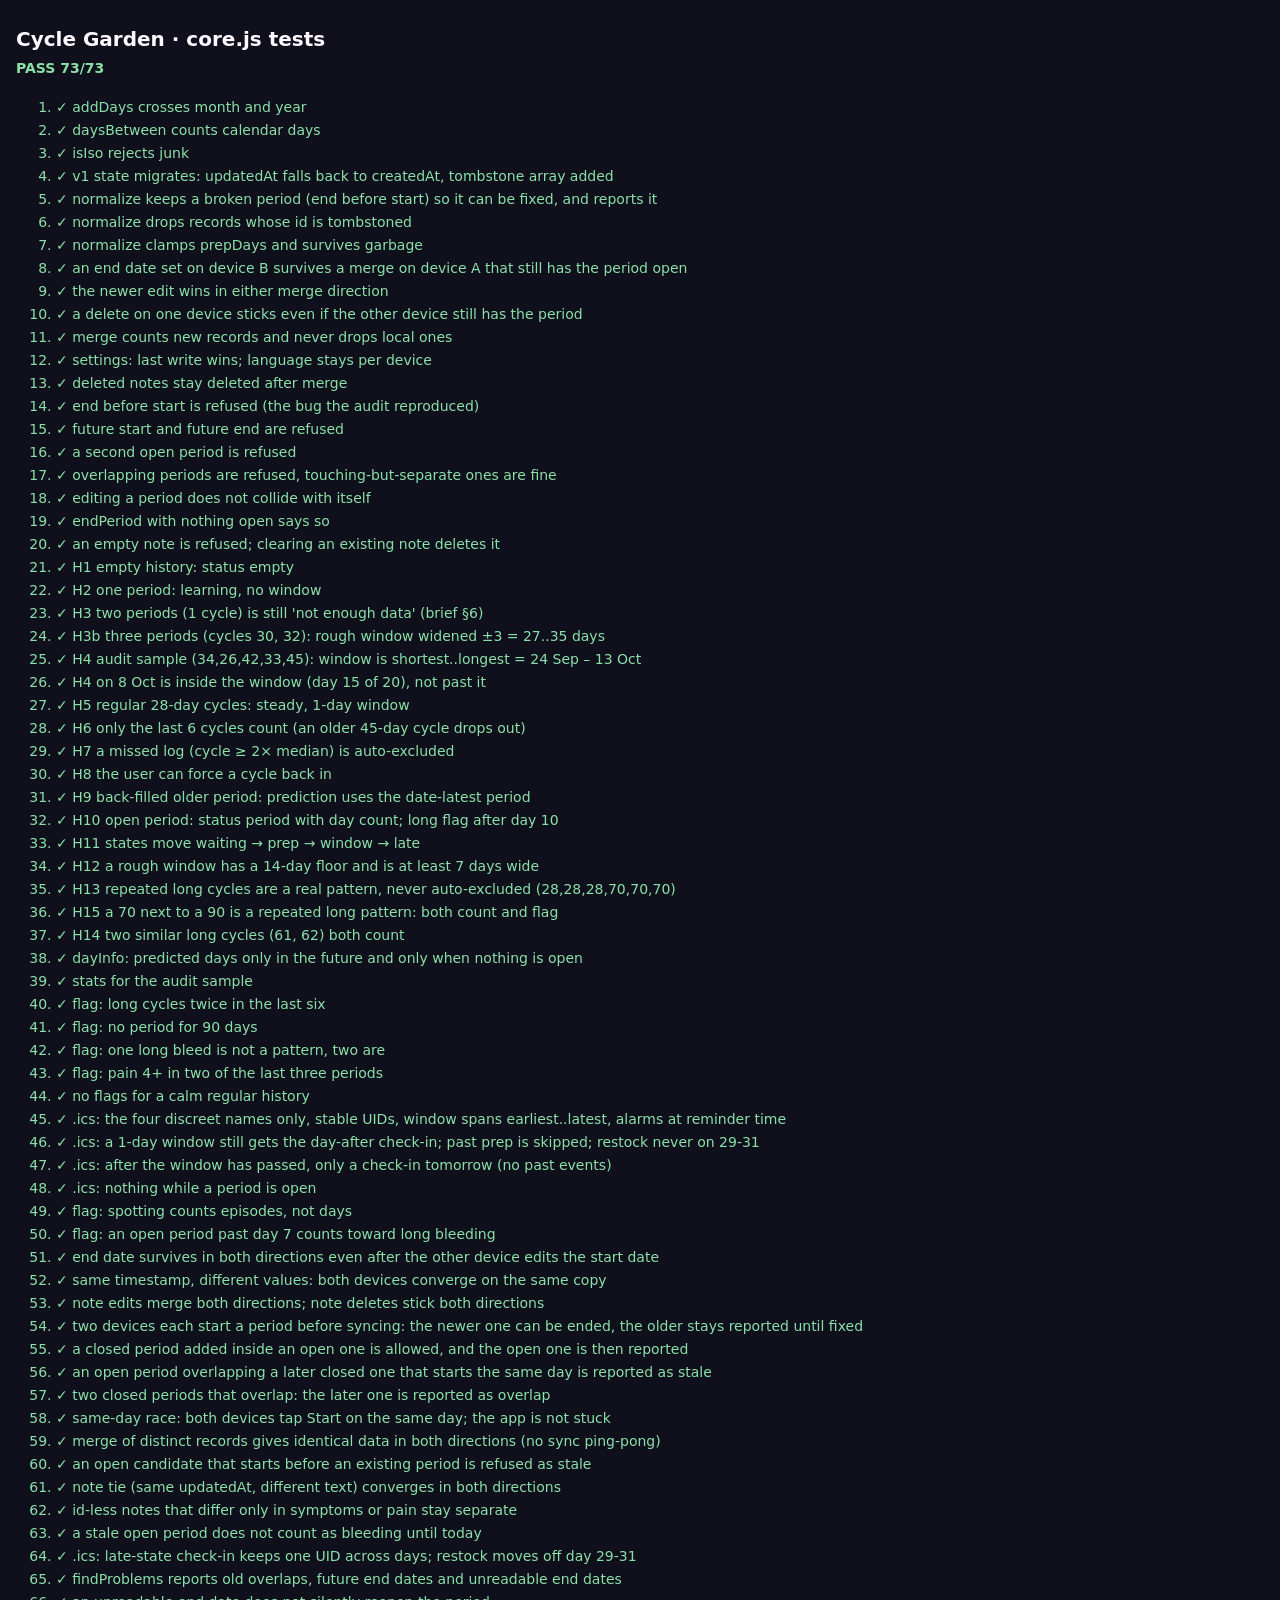
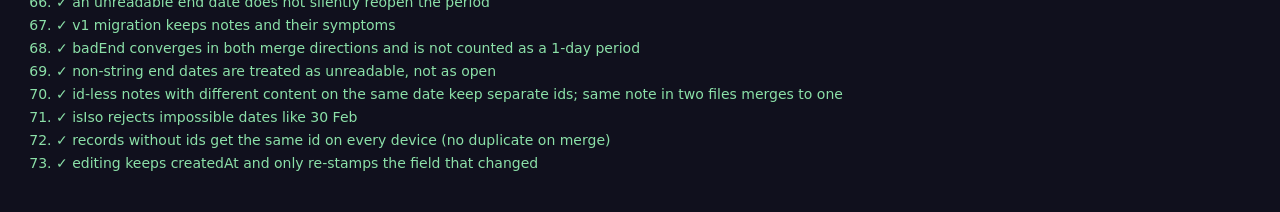
==== tests.html @ ae0d47ee "Rebuild on a tested core: per-field sync merge, range prediction, i18n, new Home core.js holds all d" ====
<!doctype html>
<html lang="en">
<head>
<meta charset="utf-8">
<meta name="viewport" content="width=device-width, initial-scale=1">
<title>Cycle Garden tests</title>
<style>
  body { margin: 0; padding: 24px 16px; background: #10101d; color: #fff8ff; font: 14px/1.5 ui-sans-serif, system-ui, "Segoe UI", sans-serif; }
  h1 { font-size: 20px; margin: 0 0 4px; }
  #summary { margin: 0 0 18px; font-weight: 600; }
  .pass { color: #8be0a8; } .fail { color: #ff9b9b; }
  li { margin: 2px 0; } code { font-family: ui-monospace, Consolas, monospace; font-size: 12px; color: rgba(255,248,255,.7); }
</style>
</head>
<body>
<h1>Cycle Garden · core.js tests</h1>
<p id="summary">Running…</p>
<ol id="results"></ol>
<script type="module">
import * as core from "./core.js";

const results = [];
const eq = (a, b) => JSON.stringify(a) === JSON.stringify(b);
function test(name, fn) {
  try {
    const detail = fn();
    results.push({ name, ok: detail === true || detail === undefined, detail: detail === true || detail === undefined ? "" : String(detail) });
  } catch (error) {
    results.push({ name, ok: false, detail: error.message });
  }
}
function expect(actual, expected) {
  if (!eq(actual, expected)) throw new Error(`expected ${JSON.stringify(expected)}, got ${JSON.stringify(actual)}`);
}

// Builds a state from [start, end] pairs. end "" = open period.
function history(pairs, extra = {}) {
  const s = core.emptyState();
  s.periods = pairs.map(([start, end], i) => ({ id: `p${i}`, startDate: start, endDate: end || "", cycleMode: "auto", createdAt: "2026-01-01T00:00:00Z", updatedAt: "2026-01-01T00:00:00Z" }));
  return { ...s, ...extra };
}
const sample = [["2026-03-02","2026-03-07"],["2026-04-05","2026-04-10"],["2026-05-01","2026-05-06"],["2026-06-12","2026-06-18"],["2026-07-15","2026-07-20"],["2026-08-29","2026-09-03"]];

// ---------- dates ----------
test("addDays crosses month and year", () => { expect(core.addDays("2026-12-30", 3), "2027-01-02"); });
test("daysBetween counts calendar days", () => { expect(core.daysBetween("2026-02-27", "2026-03-02"), 3); });
test("isIso rejects junk", () => { expect([core.isIso("2026-10-11"), core.isIso("11/10/2026"), core.isIso(""), core.isIso(null)], [true, false, false, false]); });

// ---------- normalize / migration ----------
test("v1 state migrates: updatedAt falls back to createdAt, tombstone array added", () => {
  const v1 = { language: "zh", periods: [{ id: "a", startDate: "2026-09-01", endDate: "", createdAt: "2026-09-01T01:00:00Z" }], notes: [], deletedNoteIds: [], settings: { prepDays: 5, reminderTime: "09:00" } };
  const s = core.normalize(v1);
  expect([s.schema, s.periods[0].updatedAt, s.deletedPeriodIds, s.periods[0].cycleMode], [2, "2026-09-01T01:00:00Z", [], "auto"]);
});
test("normalize keeps a broken period (end before start) so it can be fixed, and reports it", () => {
  const s = core.normalize({ periods: [{ id: "x", startDate: "2026-10-05", endDate: "2026-09-01" }] });
  expect([s.periods.length, core.findProblems(s, "2026-10-11")[0].code], [1, "err.endBeforeStart"]);
});
test("normalize drops records whose id is tombstoned", () => {
  const s = core.normalize({ periods: [{ id: "x", startDate: "2026-10-05" }], deletedPeriodIds: ["x"] });
  expect(s.periods.length, 0);
});
test("normalize clamps prepDays and survives garbage", () => {
  expect([core.normalize({ settings: { prepDays: 99 } }).settings.prepDays, core.normalize("nope").periods.length], [14, 0]);
});

// ---------- merge (the sync bug from the audit) ----------
test("an end date set on device B survives a merge on device A that still has the period open", () => {
  const a = history([["2026-10-01", ""]]);
  const b = history([["2026-10-01", "2026-10-06"]]);
  b.periods[0].updatedAt = "2026-10-06T08:00:00Z";
  const merged = core.mergeStates(a, b).state;
  expect(merged.periods[0].endDate, "2026-10-06");
});
test("the newer edit wins in either merge direction", () => {
  const older = history([["2026-10-01", "2026-10-05"]]);
  const newer = history([["2026-10-02", "2026-10-05"]]);
  newer.periods[0].updatedAt = "2026-10-08T00:00:00Z";
  expect([core.mergeStates(older, newer).state.periods[0].startDate, core.mergeStates(newer, older).state.periods[0].startDate], ["2026-10-02", "2026-10-02"]);
});
test("a delete on one device sticks even if the other device still has the period", () => {
  const a = core.deletePeriod(history([["2026-10-01", "2026-10-05"]]), "p0");
  const b = history([["2026-10-01", "2026-10-05"]]);
  expect([core.mergeStates(a, b).state.periods.length, core.mergeStates(b, a).state.periods.length], [0, 0]);
});
test("merge counts new records and never drops local ones", () => {
  const a = history([["2026-09-01", "2026-09-05"]]);
  const b = history([["2026-10-01", "2026-10-05"]]);
  b.periods[0].id = "other";
  const { state, added } = core.mergeStates(a, b);
  expect([state.periods.length, added.periods], [2, 1]);
});
test("settings: last write wins; language stays per device", () => {
  const a = { ...core.emptyState(), language: "en", settings: { prepDays: 3, reminderTime: "09:00", updatedAt: "2026-10-01T00:00:00Z" } };
  const b = { ...core.emptyState(), language: "zh", settings: { prepDays: 7, reminderTime: "20:00", updatedAt: "2026-10-02T00:00:00Z" } };
  const s = core.mergeStates(a, b).state;
  expect([s.settings.prepDays, s.language], [7, "en"]);
});
test("deleted notes stay deleted after merge", () => {
  let a = core.emptyState();
  a = core.saveNote(a, { id: "n1", date: "2026-10-01", note: "hi" }).state;
  const b = core.deleteNote(a, "n1");
  expect(core.mergeStates(a, b).state.notes.length, 0);
});

// ---------- validation ----------
test("end before start is refused (the bug the audit reproduced)", () => {
  const s = history([["2026-10-05", ""]]);
  expect(core.validatePeriod(s.periods, { ...s.periods[0], endDate: "2026-09-01" }, "2026-10-11"), "err.endBeforeStart");
});
test("future start and future end are refused", () => {
  expect([core.validatePeriod([], { id: "n", startDate: "2026-10-12", endDate: "" }, "2026-10-11"),
          core.validatePeriod([], { id: "n", startDate: "2026-10-10", endDate: "2026-10-12" }, "2026-10-11")], ["err.startFuture", "err.endFuture"]);
});
test("a second open period is refused", () => {
  const s = history([["2026-10-01", ""]]);
  expect(core.validatePeriod(s.periods, { id: "n", startDate: "2026-10-09", endDate: "" }, "2026-10-11"), "err.openExists");
});
test("overlapping periods are refused, touching-but-separate ones are fine", () => {
  const s = history([["2026-09-01", "2026-09-05"]]);
  expect([core.validatePeriod(s.periods, { id: "n", startDate: "2026-09-04", endDate: "2026-09-08" }, "2026-10-11"),
          core.validatePeriod(s.periods, { id: "n", startDate: "2026-09-06", endDate: "2026-09-08" }, "2026-10-11")], ["err.overlap", null]);
});
test("editing a period does not collide with itself", () => {
  const s = history([["2026-09-01", "2026-09-05"]]);
  expect(core.validatePeriod(s.periods, { ...s.periods[0], endDate: "2026-09-06" }, "2026-10-11"), null);
});
test("endPeriod with nothing open says so", () => {
  expect(core.endPeriod(history([["2026-09-01", "2026-09-05"]]), "2026-09-07").error, "err.noOpen");
});
test("an empty note is refused; clearing an existing note deletes it", () => {
  let s = core.emptyState();
  const first = core.saveNote(s, { date: "2026-10-01", note: "" });
  s = core.saveNote(s, { id: "n1", date: "2026-10-01", pain: 3 }).state;
  const cleared = core.saveNote(s, { id: "n1", date: "2026-10-01", pain: null });
  expect([first.error, cleared.deleted, cleared.state.notes.length, cleared.state.deletedNoteIds], ["err.noteEmpty", true, 0, ["n1"]]);
});

// ---------- prediction (12 sample histories) ----------
test("H1 empty history: status empty", () => { expect(core.getStatus(core.emptyState(), "2026-10-11").kind, "empty"); });
test("H2 one period: learning, no window", () => {
  const s = core.getStatus(history([["2026-10-01", "2026-10-05"]]), "2026-10-11");
  expect([s.kind, s.cycleDay], ["learning", 11]);
});
test("H3 two periods (1 cycle) is still 'not enough data' (brief §6)", () => {
  expect(core.predict(history([["2026-08-01", "2026-08-05"], ["2026-08-31", "2026-09-04"]])).level, "none");
});
test("H3b three periods (cycles 30, 32): rough window widened ±3 = 27..35 days", () => {
  const p = core.predict(history([["2026-07-02", "2026-07-06"], ["2026-08-01", "2026-08-05"], ["2026-09-02", "2026-09-06"]]));
  expect([p.level, p.earliest, p.latest], ["rough", "2026-09-29", "2026-10-07"]);
});
test("H4 audit sample (34,26,42,33,45): window is shortest..longest = 24 Sep – 13 Oct", () => {
  const p = core.predict(history(sample));
  expect([p.level, p.min, p.max, p.earliest, p.latest, p.steady], ["recent", 26, 45, "2026-09-24", "2026-10-13", false]);
});
test("H4 on 8 Oct is inside the window (day 15 of 20), not past it", () => {
  const s = core.getStatus(history(sample), "2026-10-08");
  expect([s.kind, s.windowDay, s.windowLength], ["window", 15, 20]);
});
test("H5 regular 28-day cycles: steady, 1-day window", () => {
  const p = core.predict(history([["2026-05-01","2026-05-05"],["2026-05-29","2026-06-02"],["2026-06-26","2026-06-30"],["2026-07-24","2026-07-28"]]));
  expect([p.steady, p.earliest, p.latest], [true, "2026-08-21", "2026-08-21"]);
});
test("H6 only the last 6 cycles count (an older 45-day cycle drops out)", () => {
  const starts = ["2025-01-01", "2025-02-15"]; // 45 days: not a missed log (< 2x 30), so only slice(-6) removes it
  for (let i = 0; i < 6; i += 1) starts.push(core.addDays(starts.at(-1), 30));
  const s = history(starts.map((a) => [a, core.addDays(a, 4)]));
  const p = core.predict(s);
  expect([core.getCycles(s)[0].length, core.getCycles(s)[0].counted, p.count, p.min, p.max], [45, true, 6, 30, 30]);
});
test("H7 a missed log (cycle ≥ 2× median) is auto-excluded", () => {
  const s = history([["2026-01-01","2026-01-05"],["2026-01-29","2026-02-02"],["2026-02-26","2026-03-02"],["2026-03-26","2026-03-30"],["2026-05-21","2026-05-25"]]);
  const cycles = core.getCycles(s);
  expect([cycles.at(-1).length, cycles.at(-1).counted, cycles.at(-1).autoExcluded, core.predict(s).max], [56, false, true, 28]);
});
test("H8 the user can force a cycle back in", () => {
  const s = history([["2026-01-01","2026-01-05"],["2026-01-29","2026-02-02"],["2026-02-26","2026-03-02"],["2026-03-26","2026-03-30"],["2026-05-21","2026-05-25"]]);
  s.periods[3].cycleMode = "include"; // the period that starts the 56-day cycle
  expect(core.predict(s).max, 56);
});
test("H9 back-filled older period: prediction uses the date-latest period", () => {
  const s = history([["2026-08-01","2026-08-05"],["2026-08-31","2026-09-04"],["2026-07-02","2026-07-06"]]);
  expect(core.predict(s).last.startDate, "2026-08-31");
});
test("H10 open period: status period with day count; long flag after day 10", () => {
  const s = history([["2026-09-01","2026-09-05"],["2026-10-01",""]]);
  const a = core.getStatus(s, "2026-10-03");
  const b = core.getStatus(s, "2026-10-12");
  expect([a.kind, a.day, a.long, b.long], ["period", 3, false, true]);
});
test("H11 states move waiting → prep → window → late", () => {
  const s = history([["2026-05-01","2026-05-05"],["2026-05-29","2026-06-02"],["2026-06-26","2026-06-30"],["2026-07-24","2026-07-28"]]);
  // window 2026-08-21 only, prepDays 5 → prep from 08-16
  expect(["2026-08-10","2026-08-15","2026-08-16","2026-08-17","2026-08-20","2026-08-21","2026-08-22","2026-08-25"].map((d) => core.getStatus(s, d).kind),
         ["waiting","waiting","prep","prep","prep","window","late","late"]);
  expect(core.getStatus(s, "2026-08-25").daysLate, 4);
});
test("H12 a rough window has a 14-day floor and is at least 7 days wide", () => {
  const p = core.predict(history([["2026-08-22","2026-08-24"],["2026-09-01","2026-09-03"],["2026-09-11","2026-09-13"]]));
  expect([core.daysBetween("2026-09-11", p.earliest), core.daysBetween(p.earliest, p.latest) + 1], [14, 7]);
});
test("H13 repeated long cycles are a real pattern, never auto-excluded (28,28,28,70,70,70)", () => {
  const starts = ["2026-01-01"];
  [28, 28, 28, 70, 70, 70].forEach((n) => starts.push(core.addDays(starts.at(-1), n)));
  const s = history(starts.map((a) => [a, core.addDays(a, 4)]));
  const p = core.predict(s);
  expect([core.getCycles(s).every((c) => c.counted), p.min, p.max, core.healthFlags(s, starts.at(-1)).includes("flag.long")], [true, 28, 70, true]);
});
test("H15 a 70 next to a 90 is a repeated long pattern: both count and flag", () => {
  const starts = ["2026-01-01"];
  [28, 28, 28, 70, 28, 28, 90].forEach((n) => starts.push(core.addDays(starts.at(-1), n)));
  const s = history(starts.map((a) => [a, core.addDays(a, 4)]));
  expect([core.getCycles(s).every((c) => c.counted), core.healthFlags(s, starts.at(-1)).includes("flag.long")], [true, true]);
});
test("H14 two similar long cycles (61, 62) both count", () => {
  const starts = ["2026-01-01"];
  [30, 30, 30, 30, 61, 62].forEach((n) => starts.push(core.addDays(starts.at(-1), n)));
  expect(core.predict(history(starts.map((a) => [a, core.addDays(a, 4)]))).max, 62);
});

// ---------- day classification ----------
test("dayInfo: predicted days only in the future and only when nothing is open", () => {
  const s = history(sample);
  const p = core.predict(s);
  expect([core.dayInfo(s, "2026-10-10", "2026-10-08", p).predicted, core.dayInfo(s, "2026-10-01", "2026-10-08", p).predicted, core.dayInfo(s, "2026-09-01", "2026-10-08", p).period], [true, false, true]);
});

// ---------- insights and flags ----------
test("stats for the audit sample", () => {
  expect(core.getStats(history(sample)), { cycleCount: 5, shortest: 26, longest: 45, average: 36, periodAverage: 6 });
});
test("flag: long cycles twice in the last six", () => { expect(core.healthFlags(history(sample), "2026-10-08").includes("flag.long"), true); });
test("flag: no period for 90 days", () => { expect(core.healthFlags(history([["2026-06-01","2026-06-05"]]), "2026-09-01").includes("flag.absent"), true); });
test("flag: one long bleed is not a pattern, two are", () => {
  const one = history([["2026-07-01","2026-07-05"],["2026-08-01","2026-08-10"],["2026-09-01","2026-09-05"]]);
  const two = history([["2026-07-01","2026-07-10"],["2026-08-01","2026-08-10"],["2026-09-01","2026-09-05"]]);
  expect([core.healthFlags(one, "2026-09-10").includes("flag.longBleed"), core.healthFlags(two, "2026-09-10").includes("flag.longBleed")], [false, true]);
});
test("flag: pain 4+ in two of the last three periods", () => {
  let s = history([["2026-07-01","2026-07-05"],["2026-08-01","2026-08-05"],["2026-09-01","2026-09-05"]]);
  s = core.saveNote(s, { date: "2026-08-02", pain: 4 }).state;
  s = core.saveNote(s, { date: "2026-09-02", pain: 5 }).state;
  expect(core.healthFlags(s, "2026-09-10").includes("flag.pain"), true);
});
test("no flags for a calm regular history", () => {
  const s = history([["2026-05-01","2026-05-05"],["2026-05-29","2026-06-02"],["2026-06-26","2026-06-30"],["2026-07-24","2026-07-28"]]);
  expect(core.healthFlags(s, "2026-08-01"), []);
});

// ---------- .ics ----------
test(".ics: the four discreet names only, stable UIDs, window spans earliest..latest, alarms at reminder time", () => {
  const ics = core.buildIcs(history(sample), new Date("2026-09-05T00:00:00Z"), "2026-09-05");
  const titles = [...new Set([...ics.matchAll(/SUMMARY:(.*)/g)].map((m) => m[1]))].sort();
  expect([titles, ics.includes("UID:window-20260924@cycle-garden"), ics.includes("DTEND;VALUE=DATE:20261014"),
          ics.includes("DTSTART;VALUE=DATE:20260919"), ics.includes("FREQ=DAILY;INTERVAL=2;UNTIL=20261013"), ics.includes("TRIGGER;RELATED=START:PT9H0M"),
          ics.includes("UID:checkin-after-20260924@cycle-garden"), ics.endsWith("END:VCALENDAR\r\n")],
         [["Body check-in", "Personal prep", "Personal window", "Restock essentials"], true, true, true, true, true, true, true]);
});
test(".ics: a 1-day window still gets the day-after check-in; past prep is skipped; restock never on 29-31", () => {
  const regular = history([["2026-05-01","2026-05-05"],["2026-05-29","2026-06-02"],["2026-06-26","2026-06-30"],["2026-07-24","2026-07-28"]]);
  const ics = core.buildIcs(regular, new Date(), "2026-08-18");
  const restockDay = Number(ics.match(/UID:restock@cycle-garden\r\nDTSTAMP:\S+\r\nDTSTART;VALUE=DATE:(\d{8})/)[1].slice(6));
  expect([ics.includes("UID:checkin-after-20260821@cycle-garden\r\nDTSTAMP"), ics.includes("DTSTART;VALUE=DATE:20260822"), ics.includes("Personal prep"), restockDay <= 28],
         [true, true, false, true]);
});
test(".ics: after the window has passed, only a check-in tomorrow (no past events)", () => {
  const ics = core.buildIcs(history(sample), new Date(), "2026-10-20");
  expect([ics.includes("Personal window"), ics.includes("DTSTART;VALUE=DATE:20261021")], [false, true]);
});
test(".ics: nothing while a period is open", () => {
  expect(core.buildIcs(history([["2026-09-01","2026-09-05"],["2026-10-01",""]])).includes("VEVENT"), false);
});
test("flag: spotting counts episodes, not days", () => {
  let s = history([["2026-07-01","2026-07-05"],["2026-08-01","2026-08-05"],["2026-09-01","2026-09-05"]]);
  s = core.saveNote(s, { date: "2026-07-15", flow: "spotting" }).state;
  s = core.saveNote(s, { date: "2026-07-16", flow: "spotting" }).state;
  const one = core.healthFlags(s, "2026-09-10").includes("flag.spotting");
  s = core.saveNote(s, { date: "2026-08-18", flow: "spotting" }).state;
  expect([one, core.healthFlags(s, "2026-09-10").includes("flag.spotting")], [false, true]);
});
test("flag: an open period past day 7 counts toward long bleeding", () => {
  const s = history([["2026-07-01","2026-07-10"],["2026-08-01","2026-08-05"],["2026-09-01",""]]);
  expect(core.healthFlags(s, "2026-09-15").includes("flag.longBleed"), true);
});

// ---------- T1 audit follow-ups ----------
test("end date survives in both directions even after the other device edits the start date", () => {
  const a = core.normalize(history([["2026-10-01", ""]]));
  const b = core.endPeriod(a, "2026-10-06", "2026-10-06T08:00:00Z").state;
  const a2 = core.savePeriod(a, { ...a.periods[0], startDate: "2026-09-30" }, "2026-10-07T08:00:00Z").state;
  const ab = core.mergeStates(a2, b).state.periods[0];
  const ba = core.mergeStates(b, a2).state.periods[0];
  expect([ab.startDate, ab.endDate, ba.startDate, ba.endDate], ["2026-09-30", "2026-10-06", "2026-09-30", "2026-10-06"]);
});
test("same timestamp, different values: both devices converge on the same copy", () => {
  const a = core.normalize(history([["2026-10-01", ""]]));
  const b = core.normalize(history([["2026-10-01", "2026-10-05"]]));
  const ab = core.mergeStates(a, b).state; const ba = core.mergeStates(b, a).state;
  expect([ab.periods[0].endDate, ba.periods[0].endDate], ["2026-10-05", "2026-10-05"]);
});
test("note edits merge both directions; note deletes stick both directions", () => {
  const a = core.saveNote(core.emptyState(), { id: "n1", date: "2026-10-01", note: "old" }, "2026-10-01T00:00:00Z").state;
  const b = core.saveNote(a, { id: "n1", date: "2026-10-01", note: "new" }, "2026-10-02T00:00:00Z").state;
  const del = core.deleteNote(a, "n1");
  expect([core.mergeStates(a, b).state.notes[0].note, core.mergeStates(b, a).state.notes[0].note, core.mergeStates(b, del).state.notes.length, core.mergeStates(del, b).state.notes.length], ["new", "new", 0, 0]);
});
test("two devices each start a period before syncing: the newer one can be ended, the older stays reported until fixed", () => {
  const s = core.normalize(history([["2026-09-28", ""], ["2026-10-02", ""]]));
  const ended = core.endPeriod(s, "2026-10-06");
  const after = ended.state;
  const fixed = core.savePeriod(after, { ...after.periods.find((p) => p.id === "p0"), endDate: "2026-10-01" }).state;
  expect([ended.error, core.findProblems(s, "2026-10-08").map((p) => p.code), core.findProblems(after, "2026-10-11").map((p) => [p.id, p.code]),
          core.openPeriod(after), core.getStatus(after, "2026-10-11").kind === "period", core.startPeriod(after, "2026-10-10").error, core.findProblems(fixed, "2026-10-11")],
         [null, ["err.staleOpen"], [["p0", "err.staleOpen"]], null, false, null, []]);
});
test("a closed period added inside an open one is allowed, and the open one is then reported", () => {
  const s = core.normalize(history([["2026-10-01", ""]]));
  const r = core.savePeriod(s, { startDate: "2026-10-04", endDate: "2026-10-06" });
  expect([r.error, core.findProblems(r.state, "2026-10-11").map((p) => [p.id, p.code])], [null, [["p0", "err.staleOpen"]]]);
});
test("an open period overlapping a later closed one that starts the same day is reported as stale", () => {
  const s = core.normalize({ periods: [{ id: "a", startDate: "2026-10-04", endDate: "" }, { id: "b", startDate: "2026-10-04", endDate: "2026-10-06" }] });
  expect(core.findProblems(s, "2026-10-11").map((p) => [p.id, p.code]), [["a", "err.staleOpen"]]);
});
test("two closed periods that overlap: the later one is reported as overlap", () => {
  const s = core.normalize({ periods: [{ id: "a", startDate: "2026-10-01", endDate: "2026-10-05" }, { id: "b", startDate: "2026-10-03", endDate: "2026-10-07" }] });
  expect(core.findProblems(s, "2026-10-11").map((p) => [p.id, p.code]), [["b", "err.overlap"]]);
});
test("same-day race: both devices tap Start on the same day; the app is not stuck", () => {
  const s = core.normalize({ periods: [{ id: "bbb", startDate: "2026-10-02", endDate: "" }, { id: "aaa", startDate: "2026-10-02", endDate: "" }] });
  const reversed = core.normalize({ periods: [...s.periods].reverse() });
  const ended = core.endPeriod(s, "2026-10-06");
  expect([core.openPeriod(s).id, core.openPeriod(reversed).id, ended.error, core.getStatus(ended.state, "2026-10-11").kind === "period",
          core.findProblems(ended.state, "2026-10-11").map((p) => [p.id, p.code])],
         ["bbb", "bbb", null, false, [["aaa", "err.staleOpen"]]]);
});
test("merge of distinct records gives identical data in both directions (no sync ping-pong)", () => {
  const a = core.normalize({ periods: [{ id: "x", startDate: "2026-08-01", endDate: "2026-08-05" }], notes: [{ id: "m", date: "2026-08-02", note: "a" }], deletedPeriodIds: ["q"], deletedNoteIds: ["z"] });
  const b = core.normalize({ periods: [{ id: "y", startDate: "2026-09-01", endDate: "2026-09-05" }], notes: [{ id: "n", date: "2026-09-02", note: "b" }], deletedPeriodIds: ["p"], deletedNoteIds: ["w"] });
  const ab = core.mergeStates(a, b).state; const ba = core.mergeStates(b, a).state;
  expect([core.sameData(ab, ba), core.sameData(core.mergeStates(ab, ba).state, ab), ab.periods.map((x) => x.id), ab.deletedPeriodIds], [true, true, ["x", "y"], ["p", "q"]]);
});
test("an open candidate that starts before an existing period is refused as stale", () => {
  const s = history([["2026-09-01", "2026-09-05"]]);
  expect(core.validatePeriod(s.periods, { id: "n", startDate: "2026-08-20", endDate: "" }, "2026-10-11"), "err.staleOpen");
});
test("note tie (same updatedAt, different text) converges in both directions", () => {
  const a = core.normalize({ notes: [{ id: "n", date: "2026-09-02", note: "aaa", updatedAt: "2026-09-02T00:00:00Z" }] });
  const b = core.normalize({ notes: [{ id: "n", date: "2026-09-02", note: "bbb", updatedAt: "2026-09-02T00:00:00Z" }] });
  expect(core.sameData(core.mergeStates(a, b).state, core.mergeStates(b, a).state), true);
});
test("id-less notes that differ only in symptoms or pain stay separate", () => {
  const a = { notes: [{ date: "2026-09-02", symptoms: ["cramps"] }] };
  const b = { notes: [{ date: "2026-09-02", symptoms: ["tired"] }, { date: "2026-09-02", pain: 3 }] };
  expect(core.mergeStates(a, b).state.notes.length, 3);
});
test("a stale open period does not count as bleeding until today", () => {
  const s = history([["2026-07-01","2026-07-10"],["2026-08-01",""],["2026-08-29","2026-09-02"]]);
  expect(core.healthFlags(s, "2026-10-11").includes("flag.longBleed"), false);
});
test(".ics: late-state check-in keeps one UID across days; restock moves off day 29-31", () => {
  const s = history(sample);
  const a = core.buildIcs(s, new Date(), "2026-10-20"); const b = core.buildIcs(s, new Date(), "2026-10-25");
  const uid = (ics) => ics.match(/UID:(checkin-after-[^@]+)@/)[1];
  // earliest 24 Sep, prepDays 5 → restock would be 17 Sep; with prepDays 1 it is 21 Sep; force day 30 via a custom earliest
  const late = history([["2026-07-01","2026-07-05"],["2026-08-02","2026-08-06"],["2026-09-03","2026-09-07"],["2026-10-05","2026-10-09"]]);
  late.settings.prepDays = 3; // earliest = 2026-11-06 → restock 2026-11-01 (fine) ; try prepDays 6 → 2026-10-29 → clamp 28
  late.settings.prepDays = 6;
  const restock = core.buildIcs(late, new Date(), "2026-10-10").match(/UID:restock@cycle-garden\r\nDTSTAMP:\S+\r\nDTSTART;VALUE=DATE:(\d{8})/)[1];
  expect([uid(a) === uid(b), restock], [true, "20261028"]);
});
test("findProblems reports old overlaps, future end dates and unreadable end dates", () => {
  const s = core.normalize({ periods: [
    { id: "a", startDate: "2026-09-01", endDate: "2026-09-06" },
    { id: "b", startDate: "2026-09-04", endDate: "2026-09-08" },
    { id: "c", startDate: "2026-10-01", endDate: "2026-10-20" },
    { id: "d", startDate: "2026-08-01", endDate: "soon" } ] });
  expect(core.findProblems(s, "2026-10-11").map((p) => [p.id, p.code]).sort(), [["b", "err.overlap"], ["c", "err.endFuture"], ["d", "err.endInvalid"]]);
});
test("an unreadable end date does not silently reopen the period", () => {
  const s = core.normalize({ periods: [{ id: "d", startDate: "2026-08-01", endDate: "soon" }] });
  expect([s.periods[0].endDate, core.openPeriod(s)], ["2026-08-01", null]);
});
test("v1 migration keeps notes and their symptoms", () => {
  const s = core.normalize({ periods: [], notes: [{ id: "n", date: "2026-09-02", symptoms: ["cramps"], note: "ok", createdAt: "x", updatedAt: "x" }] });
  expect([s.notes.length, s.notes[0].symptoms, s.notes[0].flow, s.notes[0].pain], [1, ["cramps"], "", null]);
});
test("badEnd converges in both merge directions and is not counted as a 1-day period", () => {
  const bad = core.normalize({ periods: [{ id: "x", startDate: "2026-08-01", endDate: "soon" }] });
  const good = core.normalize({ periods: [{ id: "x", startDate: "2026-08-01", endDate: "2026-08-01" }] });
  expect([core.sameData(core.mergeStates(good, bad).state, core.mergeStates(bad, good).state), core.getStats(bad).periodAverage], [true, null]);
});
test("non-string end dates are treated as unreadable, not as open", () => {
  const s = core.normalize({ periods: [{ id: "x", startDate: "2026-08-01", endDate: 20261005 }] });
  expect([s.periods[0].badEnd, core.openPeriod(s)], [true, null]);
});
test("id-less notes with different content on the same date keep separate ids; same note in two files merges to one", () => {
  const a = { notes: [{ date: "2026-09-02", note: "from A" }] };
  const b = { notes: [{ date: "2026-09-02", note: "from B" }] };
  const b2 = { notes: [{ date: "2026-09-01", note: "other" }, { date: "2026-09-02", note: "from A" }] };
  expect([core.mergeStates(a, b).state.notes.length, core.mergeStates(a, b2).state.notes.length], [2, 2]);
});
test("isIso rejects impossible dates like 30 Feb", () => { expect([core.isIso("2026-02-30"), core.isIso("2026-04-31"), core.isIso("2024-02-29")], [false, false, true]); });
test("records without ids get the same id on every device (no duplicate on merge)", () => {
  const raw = { periods: [{ startDate: "2026-09-01", endDate: "2026-09-05" }], notes: [{ date: "2026-09-02", note: "x" }] };
  const m = core.mergeStates(raw, raw).state;
  expect([core.sameData(raw, raw), m.periods.length, m.notes.length], [true, 1, 1]);
});
test("editing keeps createdAt and only re-stamps the field that changed", () => {
  const s = core.normalize(history([["2026-09-01", "2026-09-05"]]));
  const r = core.savePeriod(s, { id: "p0", startDate: "2026-09-01", endDate: "2026-09-06" }, "2026-10-01T00:00:00Z").period;
  expect([r.createdAt, r.t.startDate, r.t.endDate], ["2026-01-01T00:00:00Z", "2026-01-01T00:00:00Z", "2026-10-01T00:00:00Z"]);
});

// ---------- report ----------
const passed = results.filter((r) => r.ok).length;
const summary = document.querySelector("#summary");
summary.textContent = `${passed === results.length ? "PASS" : "FAIL"} ${passed}/${results.length}`;
summary.className = passed === results.length ? "pass" : "fail";
document.title = summary.textContent;
document.querySelector("#results").innerHTML = results.map((r) =>
  `<li class="${r.ok ? "pass" : "fail"}">${r.ok ? "✓" : "✗"} ${r.name}${r.detail ? ` <code>${r.detail.replace(/</g, "&lt;")}</code>` : ""}</li>`).join("");
window.testResults = { passed, total: results.length, failed: results.filter((r) => !r.ok) };
</script>
</body>
</html>
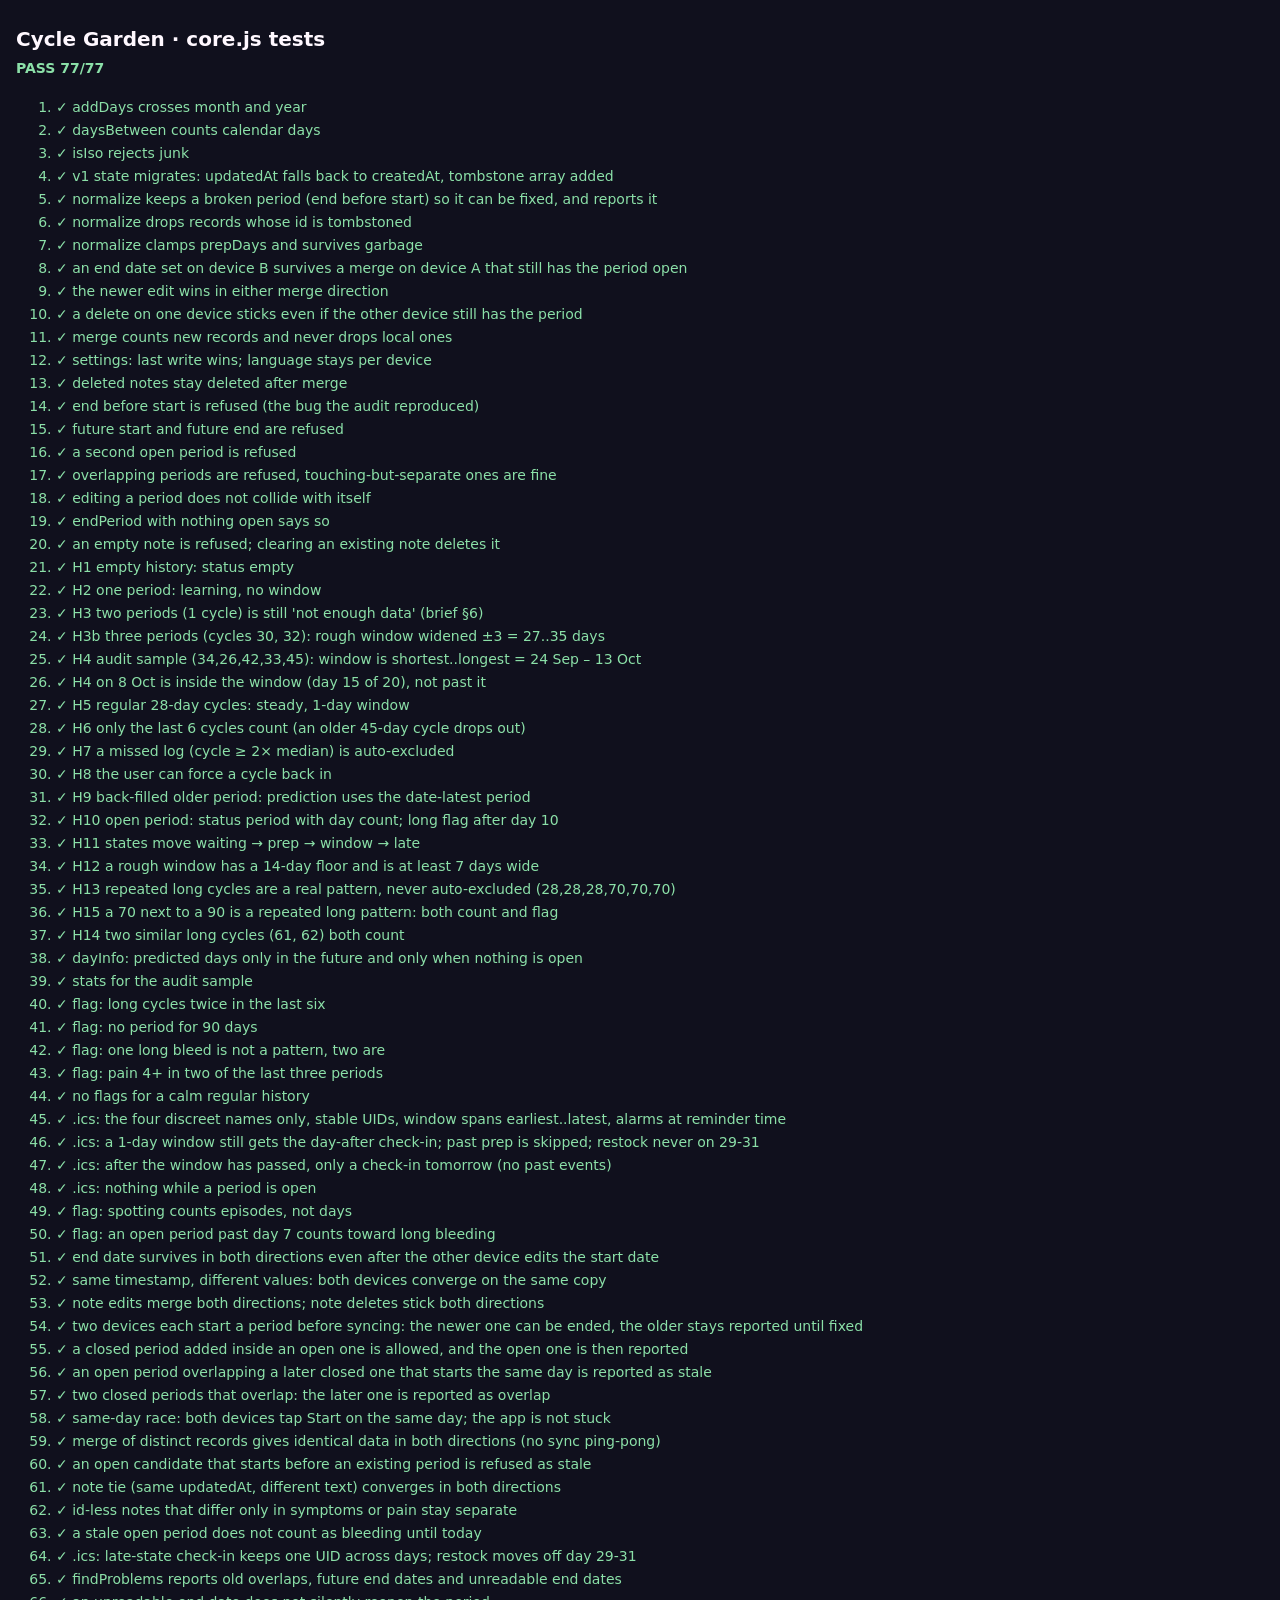
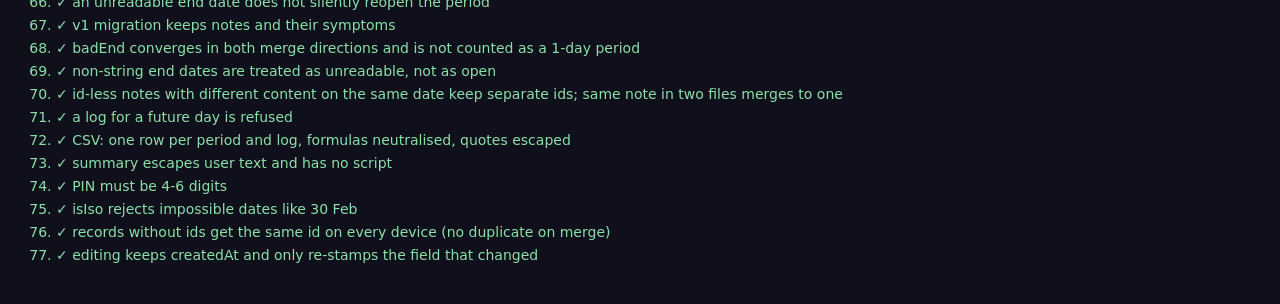
==== commit 9ba48868: "Round 3: sheet keeps scroll, multi-date save, calendar bands, contrast, sync owner check, PIN lock, " ====
--- a/tests.html
+++ b/tests.html
@@ -18,6 +18,8 @@
 <ol id="results"></ol>
 <script type="module">
 import * as core from "./core.js";
+import * as report from "./report.js";
+import { isValidPin } from "./lock.js";
 
 const results = [];
 const eq = (a, b) => JSON.stringify(a) === JSON.stringify(b);
@@ -342,7 +344,7 @@
 });
 test("an open candidate that starts before an existing period is refused as stale", () => {
   const s = history([["2026-09-01", "2026-09-05"]]);
-  expect(core.validatePeriod(s.periods, { id: "n", startDate: "2026-08-20", endDate: "" }, "2026-10-11"), "err.staleOpen");
+  expect(core.validatePeriod(s.periods, { id: "n", startDate: "2026-08-20", endDate: "" }, "2026-10-11"), "err.pastNeedsEnd");
 });
 test("note tie (same updatedAt, different text) converges in both directions", () => {
   const a = core.normalize({ notes: [{ id: "n", date: "2026-09-02", note: "aaa", updatedAt: "2026-09-02T00:00:00Z" }] });
@@ -400,6 +402,23 @@
   const b2 = { notes: [{ date: "2026-09-01", note: "other" }, { date: "2026-09-02", note: "from A" }] };
   expect([core.mergeStates(a, b).state.notes.length, core.mergeStates(a, b2).state.notes.length], [2, 2]);
 });
+test("a log for a future day is refused", () => {
+  expect(core.saveNote(core.emptyState(), { date: core.addDays(core.todayIso(), 1), note: "x" }).error, "err.dateFuture");
+});
+test("CSV: one row per period and log, formulas neutralised, quotes escaped", () => {
+  const st = core.normalize({ periods: [{ id: "a", startDate: "2026-03-02", endDate: "2026-03-07" }, { id: "b", startDate: "2026-04-01", endDate: "2026-03-20" }],
+    notes: [{ id: "n", date: "2026-03-03", symptoms: [], note: '=1+1, "x"', pain: 3 }] });
+  const lines = report.buildCsv(st, (k) => k).replace(/^\uFEFF/, "").trim().split("\r\n");
+  expect(lines.length, 4);
+  expect(lines[2].endsWith(`"'=1+1, ""x"""`), true);
+  expect(lines[3].split(",")[2], ""); // an end before the start is not printed as a date
+});
+test("summary escapes user text and has no script", () => {
+  const st = core.normalize({ periods: [{ id: "a", startDate: "2026-03-02", endDate: "2026-03-07" }], notes: [{ id: "n", date: "2026-03-03", symptoms: ["<b>x</b>"], note: "" }] });
+  const html = report.buildSummaryHtml(st, { t: (k) => k, fmtLong: (d) => d, lang: "en" }, "2026-03-10");
+  expect([html.includes("<b>x</b>"), html.includes("&lt;b&gt;x&lt;/b&gt;"), /<script/i.test(html)], [false, true, false]);
+});
+test("PIN must be 4-6 digits", () => { expect(["123", "1234", "123456", "1234567", "12a4", ""].map(isValidPin), [false, true, true, false, false, false]); });
 test("isIso rejects impossible dates like 30 Feb", () => { expect([core.isIso("2026-02-30"), core.isIso("2026-04-31"), core.isIso("2024-02-29")], [false, false, true]); });
 test("records without ids get the same id on every device (no duplicate on merge)", () => {
   const raw = { periods: [{ startDate: "2026-09-01", endDate: "2026-09-05" }], notes: [{ date: "2026-09-02", note: "x" }] };
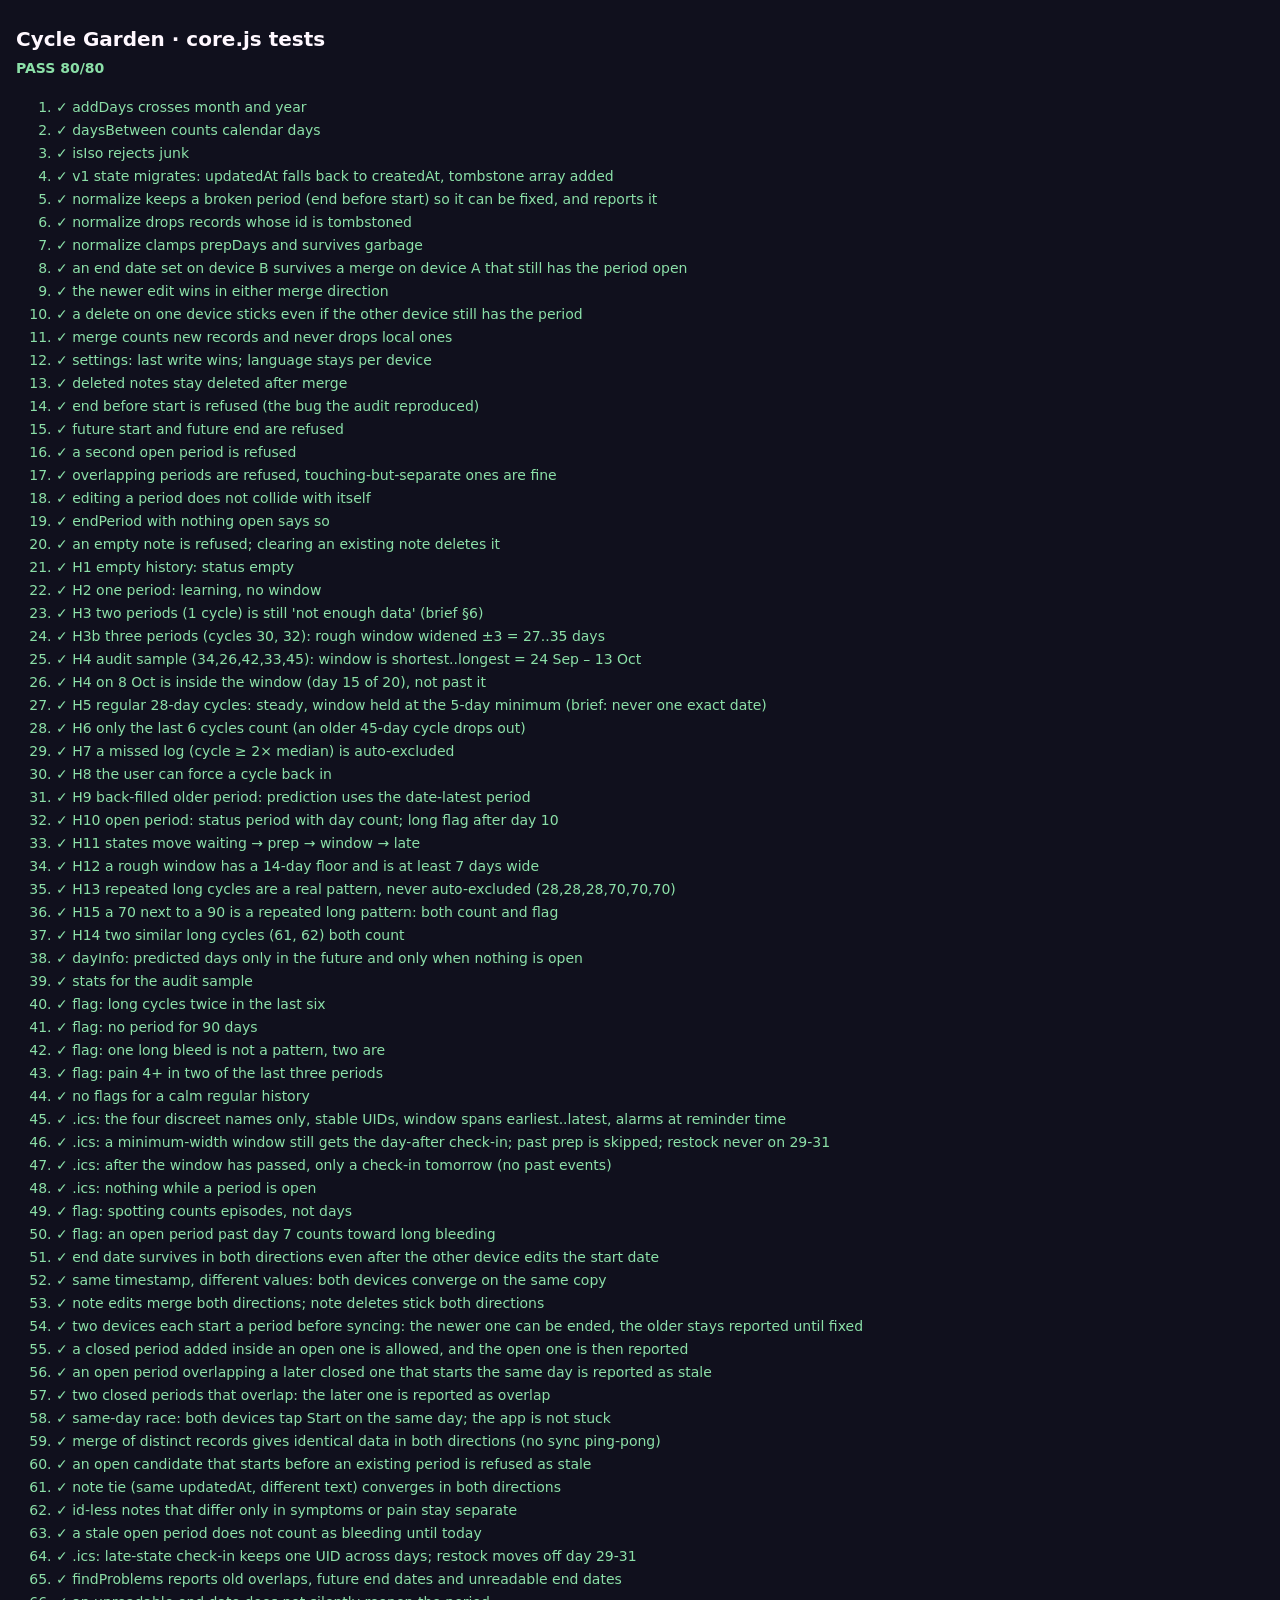
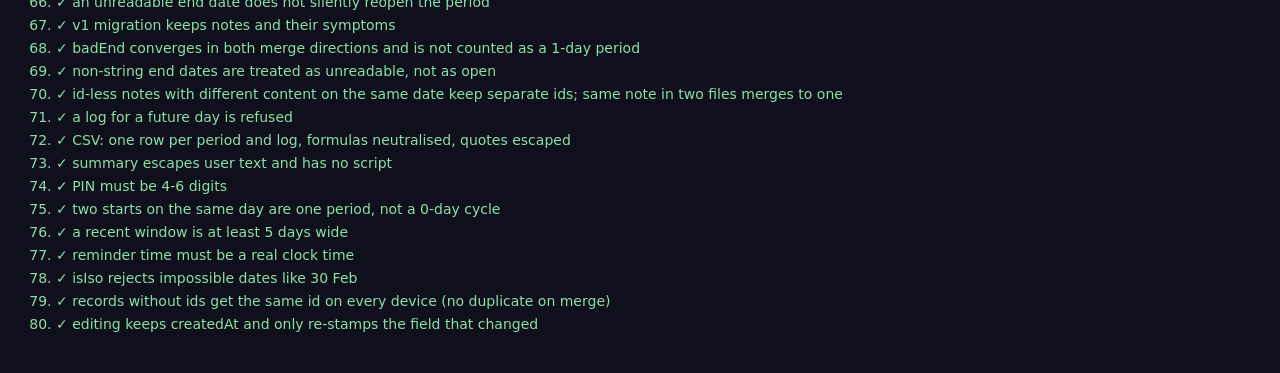
==== commit 42a4e4fb: "Round 4: duplicate starts, 5-day minimum window, save/delete keep other dates, lock key isolation + " ====
--- a/tests.html
+++ b/tests.html
@@ -159,9 +159,9 @@
   const s = core.getStatus(history(sample), "2026-10-08");
   expect([s.kind, s.windowDay, s.windowLength], ["window", 15, 20]);
 });
-test("H5 regular 28-day cycles: steady, 1-day window", () => {
+test("H5 regular 28-day cycles: steady, window held at the 5-day minimum (brief: never one exact date)", () => {
   const p = core.predict(history([["2026-05-01","2026-05-05"],["2026-05-29","2026-06-02"],["2026-06-26","2026-06-30"],["2026-07-24","2026-07-28"]]));
-  expect([p.steady, p.earliest, p.latest], [true, "2026-08-21", "2026-08-21"]);
+  expect([p.steady, p.earliest, p.latest], [true, "2026-08-21", "2026-08-25"]);
 });
 test("H6 only the last 6 cycles count (an older 45-day cycle drops out)", () => {
   const starts = ["2025-01-01", "2025-02-15"]; // 45 days: not a missed log (< 2x 30), so only slice(-6) removes it
@@ -192,10 +192,10 @@
 });
 test("H11 states move waiting → prep → window → late", () => {
   const s = history([["2026-05-01","2026-05-05"],["2026-05-29","2026-06-02"],["2026-06-26","2026-06-30"],["2026-07-24","2026-07-28"]]);
-  // window 2026-08-21 only, prepDays 5 → prep from 08-16
-  expect(["2026-08-10","2026-08-15","2026-08-16","2026-08-17","2026-08-20","2026-08-21","2026-08-22","2026-08-25"].map((d) => core.getStatus(s, d).kind),
+  // window 2026-08-21 to 08-25 (5-day minimum), prepDays 5 → prep from 08-16
+  expect(["2026-08-10","2026-08-15","2026-08-16","2026-08-17","2026-08-20","2026-08-21","2026-08-26","2026-08-29"].map((d) => core.getStatus(s, d).kind),
          ["waiting","waiting","prep","prep","prep","window","late","late"]);
-  expect(core.getStatus(s, "2026-08-25").daysLate, 4);
+  expect(core.getStatus(s, "2026-08-29").daysLate, 4);
 });
 test("H12 a rough window has a 14-day floor and is at least 7 days wide", () => {
   const p = core.predict(history([["2026-08-22","2026-08-24"],["2026-09-01","2026-09-03"],["2026-09-11","2026-09-13"]]));
@@ -258,11 +258,11 @@
           ics.includes("UID:checkin-after-20260924@cycle-garden"), ics.endsWith("END:VCALENDAR\r\n")],
          [["Body check-in", "Personal prep", "Personal window", "Restock essentials"], true, true, true, true, true, true, true]);
 });
-test(".ics: a 1-day window still gets the day-after check-in; past prep is skipped; restock never on 29-31", () => {
+test(".ics: a minimum-width window still gets the day-after check-in; past prep is skipped; restock never on 29-31", () => {
   const regular = history([["2026-05-01","2026-05-05"],["2026-05-29","2026-06-02"],["2026-06-26","2026-06-30"],["2026-07-24","2026-07-28"]]);
   const ics = core.buildIcs(regular, new Date(), "2026-08-18");
   const restockDay = Number(ics.match(/UID:restock@cycle-garden\r\nDTSTAMP:\S+\r\nDTSTART;VALUE=DATE:(\d{8})/)[1].slice(6));
-  expect([ics.includes("UID:checkin-after-20260821@cycle-garden\r\nDTSTAMP"), ics.includes("DTSTART;VALUE=DATE:20260822"), ics.includes("Personal prep"), restockDay <= 28],
+  expect([ics.includes("UID:checkin-after-20260821@cycle-garden\r\nDTSTAMP"), ics.includes("DTSTART;VALUE=DATE:20260826"), ics.includes("Personal prep"), restockDay <= 28],
          [true, true, false, true]);
 });
 test(".ics: after the window has passed, only a check-in tomorrow (no past events)", () => {
@@ -419,6 +419,18 @@
   expect([html.includes("<b>x</b>"), html.includes("&lt;b&gt;x&lt;/b&gt;"), /<script/i.test(html)], [false, true, false]);
 });
 test("PIN must be 4-6 digits", () => { expect(["123", "1234", "123456", "1234567", "12a4", ""].map(isValidPin), [false, true, true, false, false, false]); });
+test("two starts on the same day are one period, not a 0-day cycle", () => {
+  const st = core.normalize({ periods: [["2026-01-01","2026-01-05"],["2026-01-29","2026-02-02"],["2026-01-29","2026-02-02"],["2026-02-26","2026-03-02"]].map((x, i) => ({ id: "p" + i, startDate: x[0], endDate: x[1] })) });
+  expect(core.getCycles(st).map((c) => c.length), [28, 28]);
+});
+test("a recent window is at least 5 days wide", () => {
+  const st = core.normalize({ periods: ["2026-01-01","2026-01-29","2026-02-26","2026-03-26"].map((d, i) => ({ id: "p" + i, startDate: d, endDate: core.addDays(d, 4) })) });
+  const p = core.predict(st);
+  expect([p.level, core.daysBetween(p.earliest, p.latest) + 1], ["recent", 5]);
+});
+test("reminder time must be a real clock time", () => {
+  expect([core.normalize({ settings: { reminderTime: "99:99" } }).settings.reminderTime, core.normalize({ settings: { reminderTime: "23:59" } }).settings.reminderTime], ["09:00", "23:59"]);
+});
 test("isIso rejects impossible dates like 30 Feb", () => { expect([core.isIso("2026-02-30"), core.isIso("2026-04-31"), core.isIso("2024-02-29")], [false, false, true]); });
 test("records without ids get the same id on every device (no duplicate on merge)", () => {
   const raw = { periods: [{ startDate: "2026-09-01", endDate: "2026-09-05" }], notes: [{ date: "2026-09-02", note: "x" }] };
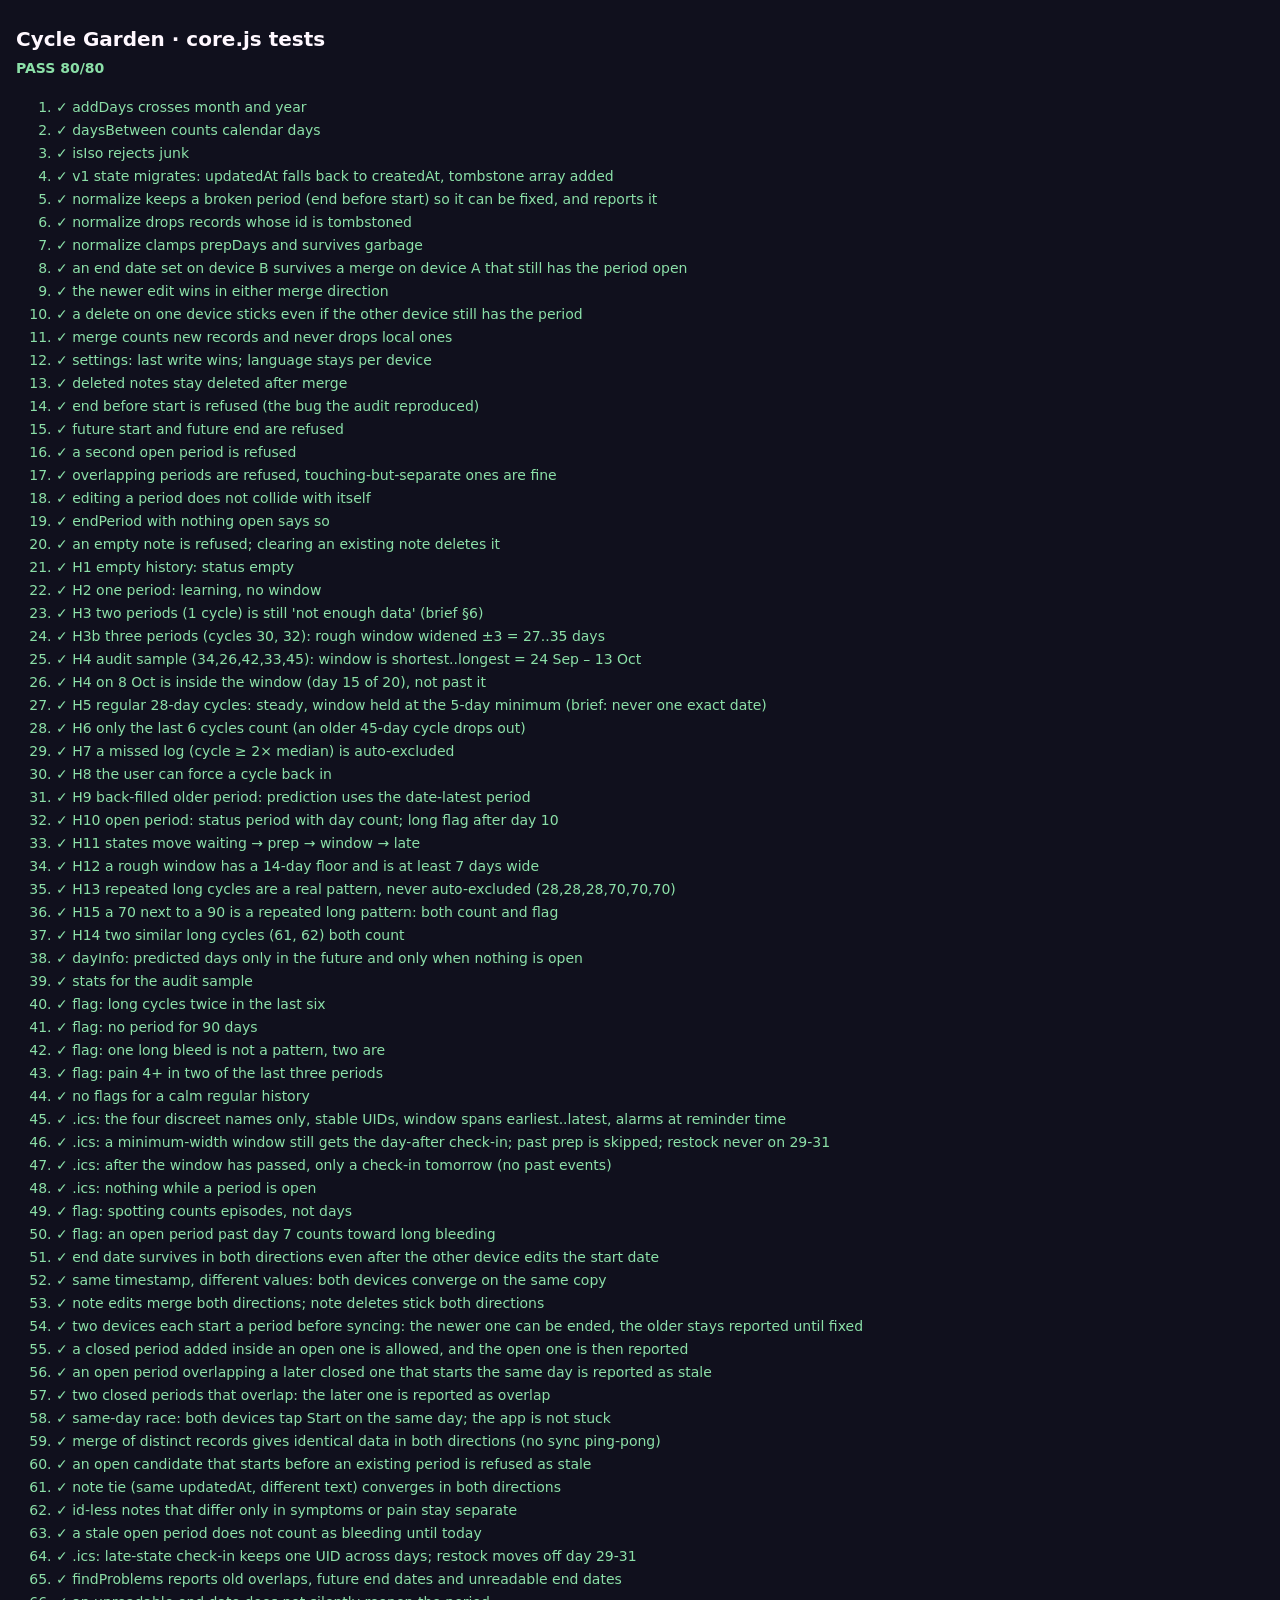
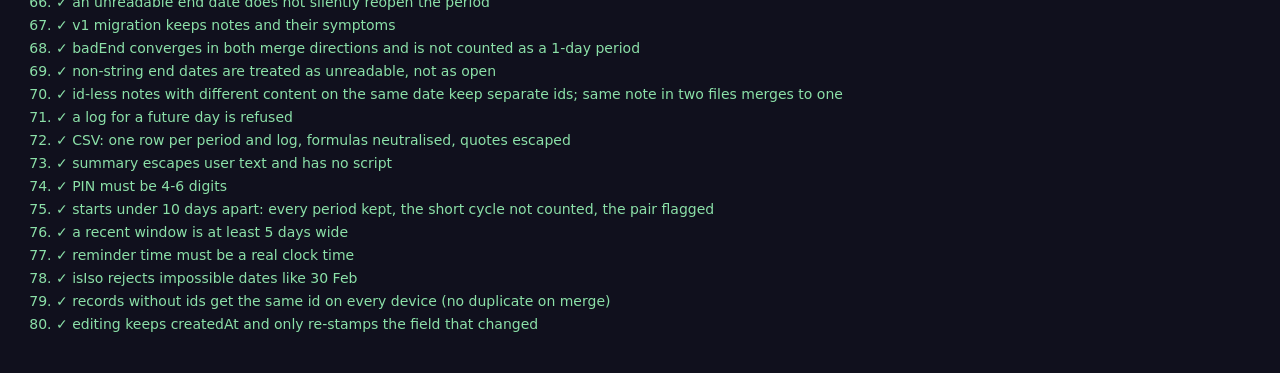
==== commit cd3fff99: "Round 5: keep every period, short cycles not counted and reported once on the earlier period; chart " ====
--- a/tests.html
+++ b/tests.html
@@ -312,8 +312,11 @@
   const after = ended.state;
   const fixed = core.savePeriod(after, { ...after.periods.find((p) => p.id === "p0"), endDate: "2026-10-01" }).state;
   expect([ended.error, core.findProblems(s, "2026-10-08").map((p) => p.code), core.findProblems(after, "2026-10-11").map((p) => [p.id, p.code]),
-          core.openPeriod(after), core.getStatus(after, "2026-10-11").kind === "period", core.startPeriod(after, "2026-10-10").error, core.findProblems(fixed, "2026-10-11")],
-         [null, ["err.staleOpen"], [["p0", "err.staleOpen"]], null, false, null, []]);
+          core.openPeriod(after), core.getStatus(after, "2026-10-11").kind === "period", core.startPeriod(after, "2026-10-10").error, core.findProblems(fixed, "2026-10-11").map((p) => [p.id, p.code])],
+         [null, ["err.staleOpen"], [["p0", "err.staleOpen"]], null, false, null, [["p0", "err.tooClose"]]]);
+  // choosing whether that 4-day cycle counts means both are real: the report ends
+  const kept = core.savePeriod(fixed, { ...fixed.periods.find((p) => p.id === "p0"), cycleMode: "exclude" }).state;
+  expect(core.findProblems(kept, "2026-10-11"), []);
 });
 test("a closed period added inside an open one is allowed, and the open one is then reported", () => {
   const s = core.normalize(history([["2026-10-01", ""]]));
@@ -419,9 +422,15 @@
   expect([html.includes("<b>x</b>"), html.includes("&lt;b&gt;x&lt;/b&gt;"), /<script/i.test(html)], [false, true, false]);
 });
 test("PIN must be 4-6 digits", () => { expect(["123", "1234", "123456", "1234567", "12a4", ""].map(isValidPin), [false, true, true, false, false, false]); });
-test("two starts on the same day are one period, not a 0-day cycle", () => {
-  const st = core.normalize({ periods: [["2026-01-01","2026-01-05"],["2026-01-29","2026-02-02"],["2026-01-29","2026-02-02"],["2026-02-26","2026-03-02"]].map((x, i) => ({ id: "p" + i, startDate: x[0], endDate: x[1] })) });
-  expect(core.getCycles(st).map((c) => c.length), [28, 28]);
+test("starts under 10 days apart: every period kept, the short cycle not counted, the pair flagged", () => {
+  const mk = (rows) => core.normalize({ periods: rows.map((x, i) => ({ id: "p" + i, startDate: x[0], endDate: x[1] })) });
+  const same = mk([["2026-01-01","2026-01-05"],["2026-01-29","2026-02-02"],["2026-01-29","2026-02-02"],["2026-02-26","2026-03-02"]]);
+  expect(core.getCycles(same).map((c) => [c.length, c.counted]), [[28, true], [0, false], [28, true]]);
+  expect(core.predict(same).count, 2);
+  const close = mk([["2026-04-01","2026-04-05"],["2026-04-29","2026-05-01"],["2026-05-06","2026-05-08"],["2026-05-27","2026-05-31"]]);
+  expect(core.sortedPeriods(close).length, 4);
+  expect(core.findProblems(close, "2026-06-10").map((p) => p.code), ["err.tooClose"]);
+  expect(core.getCycles(close).map((c) => c.counted), [true, false, true]);
 });
 test("a recent window is at least 5 days wide", () => {
   const st = core.normalize({ periods: ["2026-01-01","2026-01-29","2026-02-26","2026-03-26"].map((d, i) => ({ id: "p" + i, startDate: d, endDate: core.addDays(d, 4) })) });
